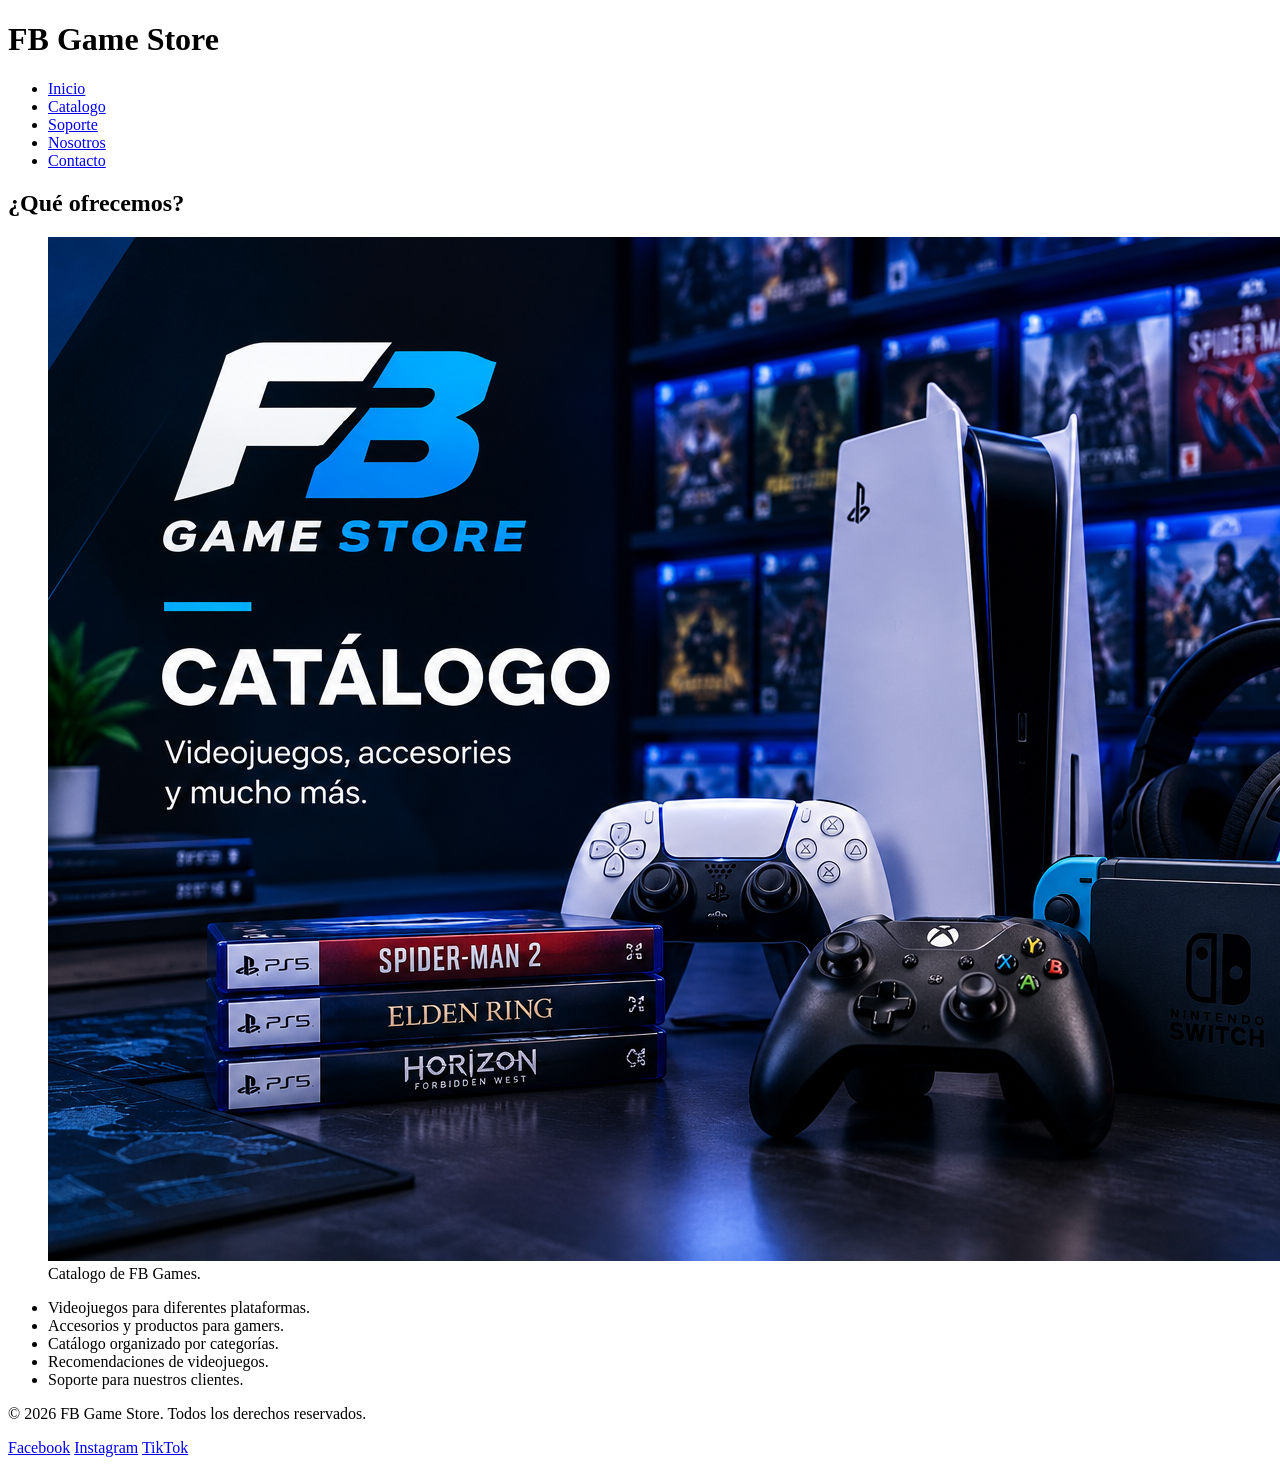
==== Coderhouse/pages/catalogo.html @ ce0d60ac "Add files via upload" ====
<!DOCTYPE html>
<html lang="es">

<head>
    <meta charset="UTF-8">
    <meta name="viewport" content="width=device-width, initial-scale=1.0">
    <title>FB Game Store</title>
</head>

<body>
    <header>
        <h1>FB Game Store</h1>
        <ul>
            <li><a href="../index.html">Inicio</a></li>
            <li><a href="#">Catalogo</a></li>
            <li><a href="soporte.html">Soporte</a></li>
            <li><a href="nosotros.html">Nosotros</a></li>
            <li><a href="contacto.html">Contacto</a></li>
        </ul>

    </header>
    <main>
        <section>
            <h2>¿Qué ofrecemos?</h2>
            <figure>
                <img src="../img/FB_catalogo.png" alt="Imagen Catalogo de FB Game Store">
                <figcaption>Catalogo de FB Games.</figcaption>
            </figure>

            <ul>
                <li>Videojuegos para diferentes plataformas.</li>
                <li>Accesorios y productos para gamers.</li>
                <li>Catálogo organizado por categorías.</li>
                <li>Recomendaciones de videojuegos.</li>
                <li>Soporte para nuestros clientes.</li>
            </ul>
        </section>

    </main>
    <footer>
        <p>&copy; 2026 FB Game Store. Todos los derechos reservados.</p>

        <div>
            <a href="#">Facebook</a>
            <a href="#">Instagram</a>
            <a href="#">TikTok</a>
        </div>
    </footer>
</body>

</html>
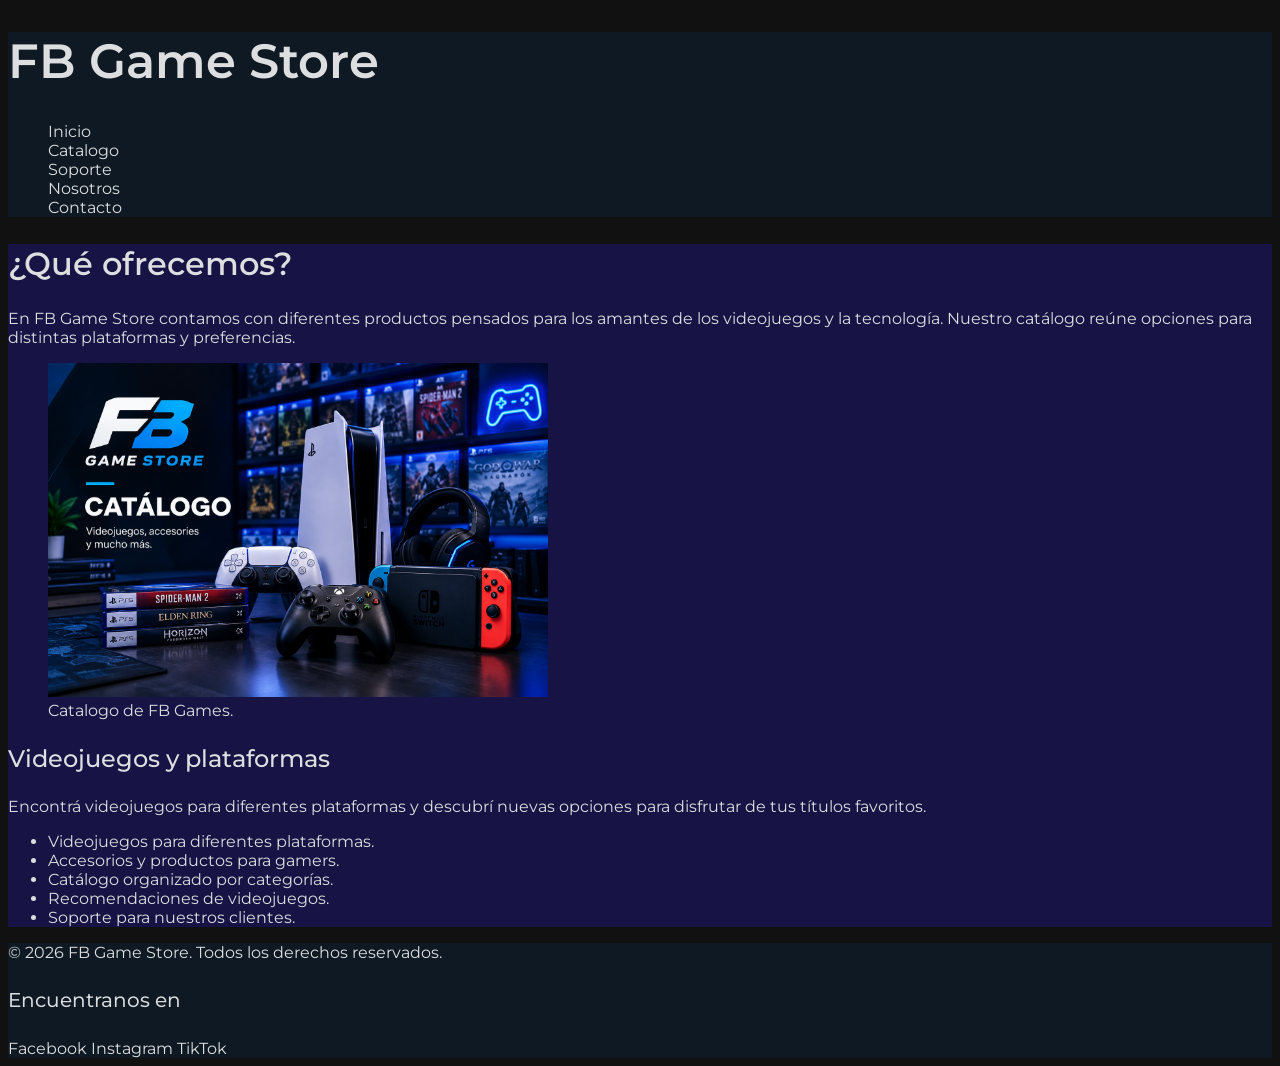
==== commit 75e0e882: "Add files via upload" ====
--- a/Coderhouse/pages/catalogo.html
+++ b/Coderhouse/pages/catalogo.html
@@ -4,28 +4,48 @@
 <head>
     <meta charset="UTF-8">
     <meta name="viewport" content="width=device-width, initial-scale=1.0">
+    <link rel="stylesheet" href="../styles.css/style.css">
     <title>FB Game Store</title>
 </head>
 
 <body>
     <header>
         <h1>FB Game Store</h1>
-        <ul>
-            <li><a href="../index.html">Inicio</a></li>
-            <li><a href="#">Catalogo</a></li>
-            <li><a href="soporte.html">Soporte</a></li>
-            <li><a href="nosotros.html">Nosotros</a></li>
-            <li><a href="contacto.html">Contacto</a></li>
-        </ul>
+
+        <nav class="nav_ul">
+            <ul>
+                <li><a href="../index.html">Inicio</a></li>
+                <li><a href="#">Catalogo</a></li>
+                <li><a href="soporte.html">Soporte</a></li>
+                <li><a href="nosotros.html">Nosotros</a></li>
+                <li><a href="contacto.html">Contacto</a></li>
+            </ul>
+        </nav>
 
     </header>
+
     <main>
+
         <section>
+
             <h2>¿Qué ofrecemos?</h2>
+            <p>
+                En FB Game Store contamos con diferentes productos pensados para los amantes de los videojuegos y
+                la tecnología. Nuestro catálogo reúne opciones para distintas plataformas y preferencias.
+            </p>
             <figure>
                 <img src="../img/FB_catalogo.png" alt="Imagen Catalogo de FB Game Store">
                 <figcaption>Catalogo de FB Games.</figcaption>
             </figure>
+
+        </section>
+
+        <section>
+            <h3>Videojuegos y plataformas</h3>
+            <p>
+                Encontrá videojuegos para diferentes plataformas y descubrí nuevas opciones para disfrutar de tus
+                títulos favoritos.
+            </p>
 
             <ul>
                 <li>Videojuegos para diferentes plataformas.</li>
@@ -34,18 +54,22 @@
                 <li>Recomendaciones de videojuegos.</li>
                 <li>Soporte para nuestros clientes.</li>
             </ul>
+            
         </section>
 
     </main>
+
     <footer>
         <p>&copy; 2026 FB Game Store. Todos los derechos reservados.</p>
 
-        <div>
+        <div class="footer_content">
+            <h4>Encuentranos en</h4>
             <a href="#">Facebook</a>
             <a href="#">Instagram</a>
             <a href="#">TikTok</a>
         </div>
     </footer>
+
 </body>
 
 </html>
--- a/Coderhouse/styles.css/style.css
+++ b/Coderhouse/styles.css/style.css
@@ -0,0 +1,70 @@
+@import url('https://fonts.googleapis.com/css2?family=Montserrat:ital,wght@0,100..900;1,100..900&display=swap');
+
+/* ===== ESTILOS GENERALES ===== */
+
+body {
+    font-family: "Montserrat", sans-serif;
+    background-color: #111111;
+    color: #dcdedf;
+    font-size: 1rem;
+}
+
+/* ===== HEADER ===== */
+
+header {
+    background-color: #0f1924;
+}
+
+header h1 {
+    font-size: 3rem;
+    font-weight: 600;
+}
+
+/* ===== NAVEGACIÓN ===== */
+
+.nav_ul li {
+    list-style: none;
+}
+
+.nav_ul a {
+    text-decoration: none;
+    color: #dcdedf;
+}
+
+/* ===== CONTENIDO PRINCIPAL ===== */
+
+main {
+    background-color: #171344;
+}
+
+main h2 {
+    font-size: 2rem;
+    font-weight: 550;
+}
+
+main h3 {
+    font-size: 1.5rem;
+    font-weight: 500;
+}
+
+/* ===== IMÁGENES ===== */
+
+img {
+    width: 500px;
+}
+
+/* ===== FOOTER ===== */
+
+footer {
+    background-color: #0f1924;
+}
+
+.footer_content a {
+    text-decoration: none;
+    color: #dcdedf;
+}
+
+footer h4 {
+    font-size: 1.25rem;
+    font-weight: 450;
+}
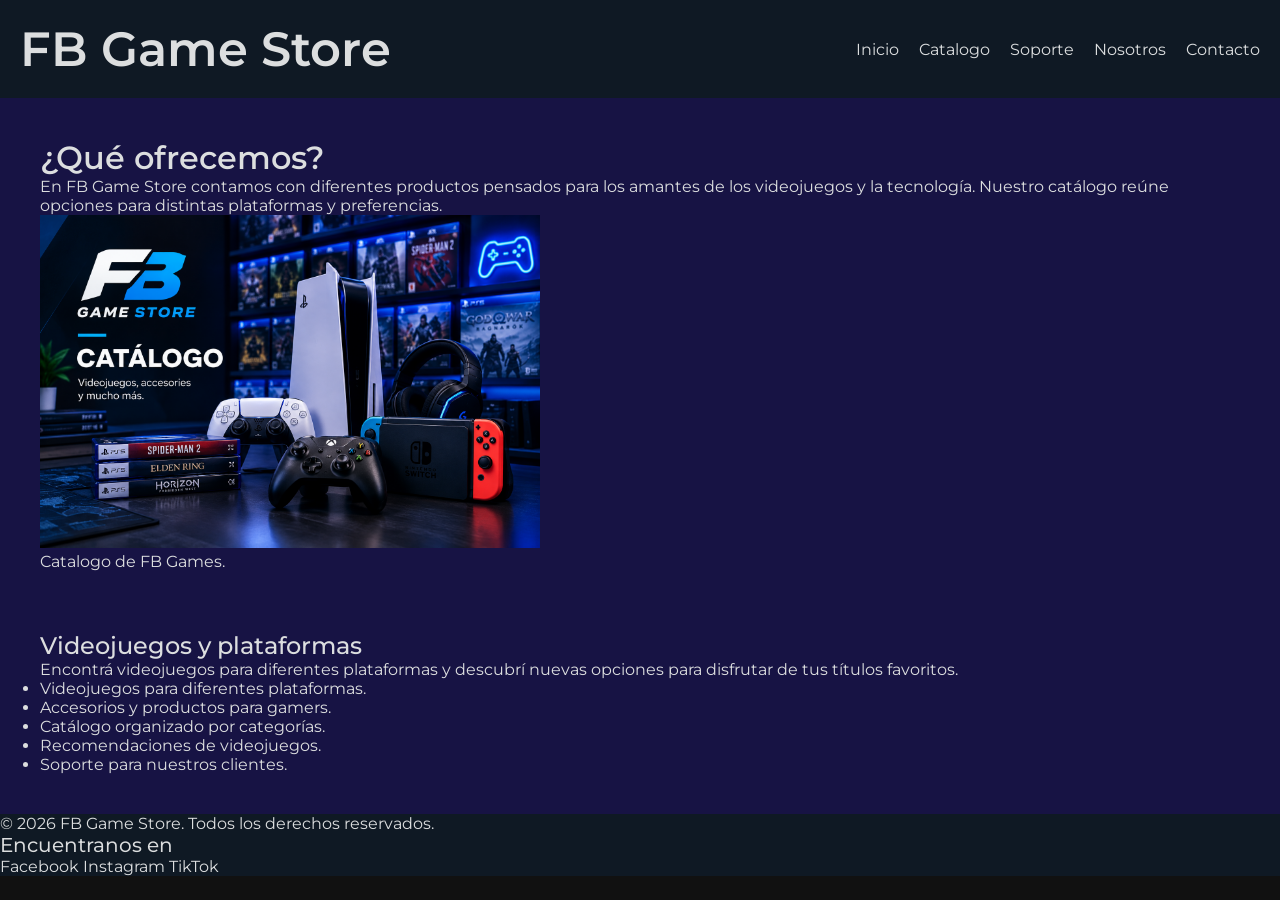
==== commit 8dcc7d5d: "Add files via upload" ====
--- a/Coderhouse/pages/catalogo.html
+++ b/Coderhouse/pages/catalogo.html
@@ -4,13 +4,13 @@
 <head>
     <meta charset="UTF-8">
     <meta name="viewport" content="width=device-width, initial-scale=1.0">
-    <link rel="stylesheet" href="../styles.css/style.css">
+    <link rel="stylesheet" href="../styles/style.css">
     <title>FB Game Store</title>
 </head>
 
 <body>
     <header>
-        <h1>FB Game Store</h1>
+        <h1 class="titulo">FB Game Store</h1>
 
         <nav class="nav_ul">
             <ul>
@@ -28,7 +28,7 @@
 
         <section>
 
-            <h2>¿Qué ofrecemos?</h2>
+            <h2 class="titulo_seccion">¿Qué ofrecemos?</h2>
             <p>
                 En FB Game Store contamos con diferentes productos pensados para los amantes de los videojuegos y
                 la tecnología. Nuestro catálogo reúne opciones para distintas plataformas y preferencias.
@@ -41,7 +41,7 @@
         </section>
 
         <section>
-            <h3>Videojuegos y plataformas</h3>
+            <h3 class="subtitulo_seccion">Videojuegos y plataformas</h3>
             <p>
                 Encontrá videojuegos para diferentes plataformas y descubrí nuevas opciones para disfrutar de tus
                 títulos favoritos.
@@ -63,7 +63,7 @@
         <p>&copy; 2026 FB Game Store. Todos los derechos reservados.</p>
 
         <div class="footer_content">
-            <h4>Encuentranos en</h4>
+            <h4 class="titulo_redes">Encuentranos en</h4>
             <a href="#">Facebook</a>
             <a href="#">Instagram</a>
             <a href="#">TikTok</a>
--- a/Coderhouse/styles/style.css
+++ b/Coderhouse/styles/style.css
@@ -0,0 +1,92 @@
+@import url('https://fonts.googleapis.com/css2?family=Montserrat:ital,wght@0,100..900;1,100..900&display=swap');
+
+/* ===== ESTILOS GENERALES ===== */
+* {
+    margin: 0;
+    padding: 0;
+}
+
+body {
+    font-family: "Montserrat", sans-serif;
+    background-color: #111111;
+    color: #dcdedf;
+    font-size: 1rem;
+}
+
+/* ===== HEADER ===== */
+
+header {
+    background-color: #0f1924;
+    display: flex;
+    justify-content: space-between;
+    align-items: center;
+    padding: 20px;
+}
+
+.titulo {
+    font-size: 3rem;
+    font-weight: 600;
+}
+
+/* ===== NAVEGACIÓN ===== */
+
+.nav_ul li {
+    list-style: none;
+}
+
+.nav_ul a {
+    text-decoration: none;
+    color: #dcdedf;
+}
+
+.nav_ul ul {
+    display: flex;
+    align-items: center;
+    gap: 20px;
+}
+
+/* ===== CONTENIDO PRINCIPAL ===== */
+
+main {
+    background-color: #171344;
+    display: flex;
+    flex-direction: column;
+    gap: 20px;
+    padding: 20px;
+}
+
+main section {
+    padding: 20px;
+}
+
+.titulo_seccion {
+    font-size: 2rem;
+    font-weight: 550;
+}
+
+.subtitulo_seccion {
+    font-size: 1.5rem;
+    font-weight: 500;
+}
+
+/* ===== IMÁGENES ===== */
+
+img {
+    width: 500px;
+}
+
+/* ===== FOOTER ===== */
+
+footer {
+    background-color: #0f1924;
+}
+
+.footer_content a {
+    text-decoration: none;
+    color: #dcdedf;
+}
+
+.titulo_redes {
+    font-size: 1.25rem;
+    font-weight: 450;
+}
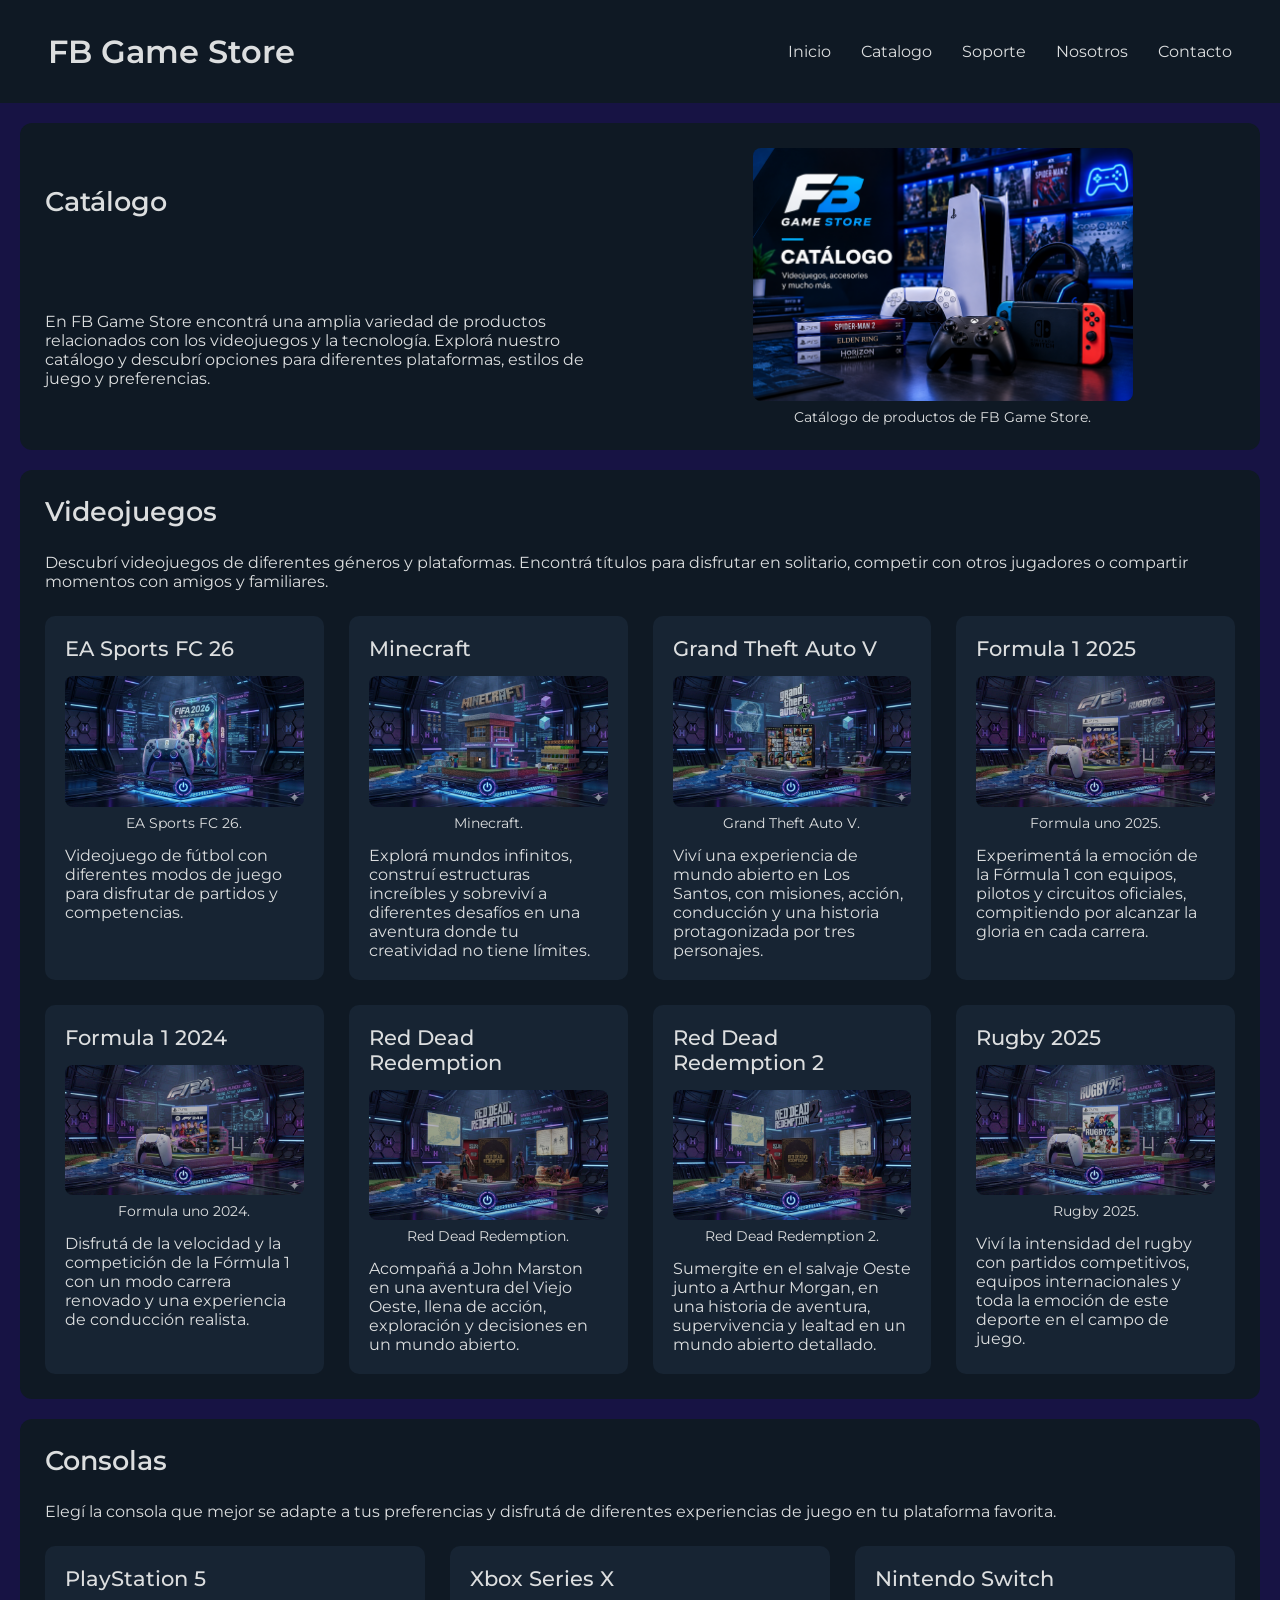
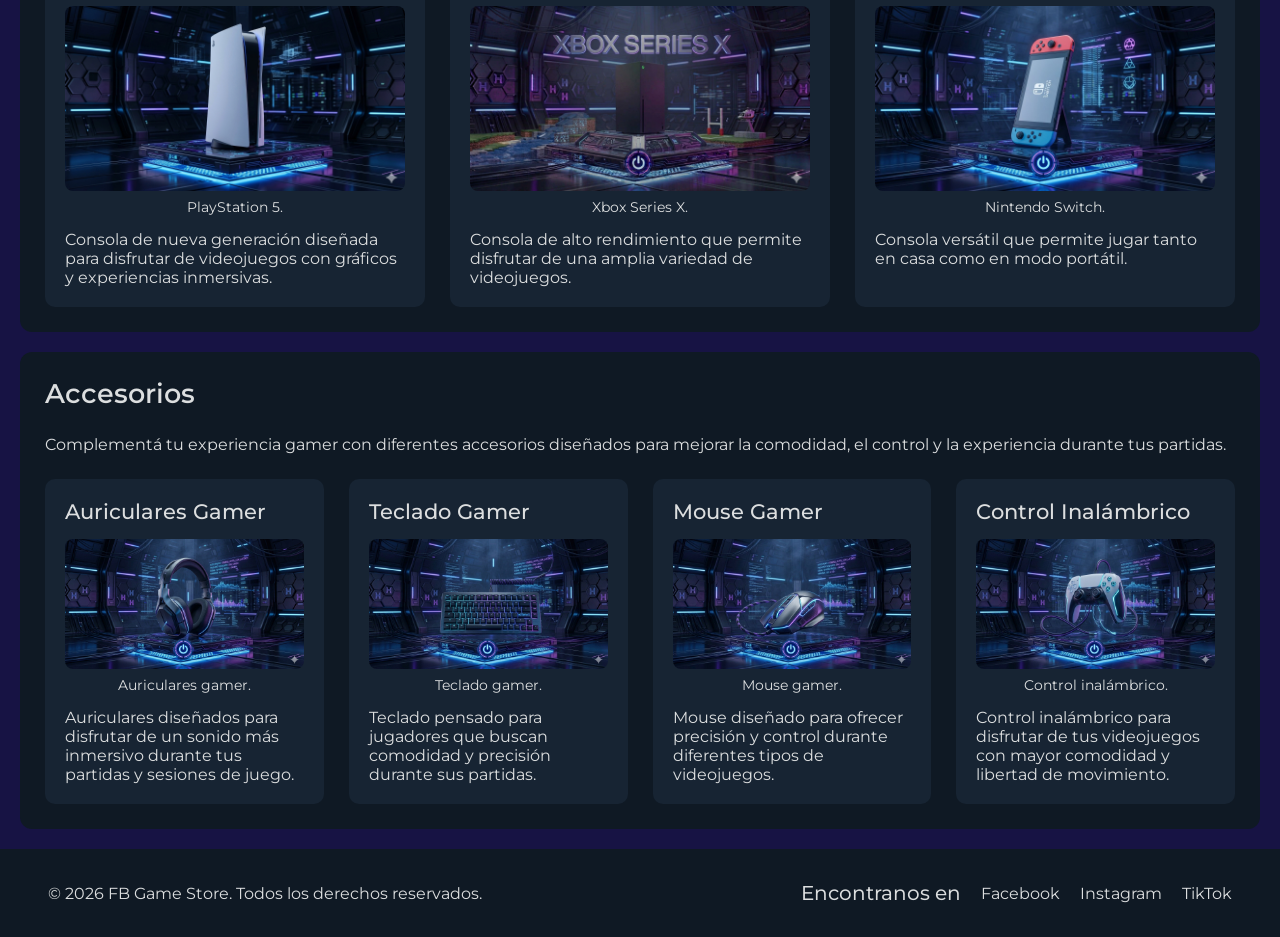
==== commit 98172cbf: "Add files via upload" ====
--- a/Coderhouse/pages/catalogo.html
+++ b/Coderhouse/pages/catalogo.html
@@ -1,75 +1,321 @@
-<!DOCTYPE html>
-<html lang="es">
-
-<head>
-    <meta charset="UTF-8">
-    <meta name="viewport" content="width=device-width, initial-scale=1.0">
-    <link rel="stylesheet" href="../styles/style.css">
-    <title>FB Game Store</title>
-</head>
-
-<body>
-    <header>
-        <h1 class="titulo">FB Game Store</h1>
-
-        <nav class="nav_ul">
-            <ul>
-                <li><a href="../index.html">Inicio</a></li>
-                <li><a href="#">Catalogo</a></li>
-                <li><a href="soporte.html">Soporte</a></li>
-                <li><a href="nosotros.html">Nosotros</a></li>
-                <li><a href="contacto.html">Contacto</a></li>
-            </ul>
-        </nav>
-
-    </header>
-
-    <main>
-
-        <section>
-
-            <h2 class="titulo_seccion">¿Qué ofrecemos?</h2>
-            <p>
-                En FB Game Store contamos con diferentes productos pensados para los amantes de los videojuegos y
-                la tecnología. Nuestro catálogo reúne opciones para distintas plataformas y preferencias.
-            </p>
-            <figure>
-                <img src="../img/FB_catalogo.png" alt="Imagen Catalogo de FB Game Store">
-                <figcaption>Catalogo de FB Games.</figcaption>
-            </figure>
-
-        </section>
-
-        <section>
-            <h3 class="subtitulo_seccion">Videojuegos y plataformas</h3>
-            <p>
-                Encontrá videojuegos para diferentes plataformas y descubrí nuevas opciones para disfrutar de tus
-                títulos favoritos.
-            </p>
-
-            <ul>
-                <li>Videojuegos para diferentes plataformas.</li>
-                <li>Accesorios y productos para gamers.</li>
-                <li>Catálogo organizado por categorías.</li>
-                <li>Recomendaciones de videojuegos.</li>
-                <li>Soporte para nuestros clientes.</li>
-            </ul>
-            
-        </section>
-
-    </main>
-
-    <footer>
-        <p>&copy; 2026 FB Game Store. Todos los derechos reservados.</p>
-
-        <div class="footer_content">
-            <h4 class="titulo_redes">Encuentranos en</h4>
-            <a href="#">Facebook</a>
-            <a href="#">Instagram</a>
-            <a href="#">TikTok</a>
-        </div>
-    </footer>
-
-</body>
-
+<!DOCTYPE html>
+<html lang="es">
+
+<head>
+    <meta charset="UTF-8">
+    <meta name="viewport" content="width=device-width, initial-scale=1.0">
+    <link rel="stylesheet" href="../styles/style.css">
+    <title>Catálogo | FB Game Store</title>
+</head>
+
+<body>
+    <header>
+        <h1 class="titulo">FB Game Store</h1>
+
+        <nav class="nav_ul">
+            <ul>
+                <li><a href="../index.html">Inicio</a></li>
+                <li><a href="#">Catalogo</a></li>
+                <li><a href="soporte.html">Soporte</a></li>
+                <li><a href="nosotros.html">Nosotros</a></li>
+                <li><a href="contacto.html">Contacto</a></li>
+            </ul>
+        </nav>
+
+    </header>
+
+    <main>
+
+        <section class="intro_pagina">
+
+            <h2 class="titulo_seccion">Catálogo</h2>
+
+            <p>
+                En FB Game Store encontrá una amplia variedad de productos relacionados
+                con los videojuegos y la tecnología. Explorá nuestro catálogo y descubrí
+                opciones para diferentes plataformas, estilos de juego y preferencias.
+            </p>
+
+            <figure>
+                <img src="../img/FB_catalogo.png" alt="Imagen del catálogo de FB Game Store">
+                <figcaption>Catálogo de productos de FB Game Store.</figcaption>
+            </figure>
+
+        </section>
+
+
+        <section class="catalogo_grupo">
+
+            <h2 class="titulo_seccion">Videojuegos</h2>
+
+            <p>
+                Descubrí videojuegos de diferentes géneros y plataformas. Encontrá títulos
+                para disfrutar en solitario, competir con otros jugadores o compartir
+                momentos con amigos y familiares.
+            </p>
+
+
+            <article>
+                <h3 class="subtitulo_seccion">EA Sports FC 26</h3>
+
+                <figure>
+                    <img src="../img/Fifa-2026.jpg" alt="Videojuego EA Sports FC 26">
+                    <figcaption>EA Sports FC 26.</figcaption>
+                </figure>
+
+                <p>
+                    Videojuego de fútbol con diferentes modos de juego para disfrutar
+                    de partidos y competencias.
+                </p>
+            </article>
+
+
+            <article>
+                <h3 class="subtitulo_seccion">Minecraft</h3>
+
+                <figure>
+                    <img src="../img/Minecraft.jpg" alt="Videojuego Minecraft">
+                    <figcaption>Minecraft.</figcaption>
+                </figure>
+
+                <p>
+                    Explorá mundos infinitos, construí estructuras increíbles y sobreviví
+                    a diferentes desafíos en una aventura donde tu creatividad no tiene límites.
+                </p>
+
+            </article>
+
+
+            <article>
+                <h3 class="subtitulo_seccion">Grand Theft Auto V</h3>
+
+                <figure>
+                    <img src="../img/GTA5.jpg" alt="Videojuego Grand Theft Auto V">
+                    <figcaption>Grand Theft Auto V.</figcaption>
+                </figure>
+
+                <p>
+                    Viví una experiencia de mundo abierto en Los Santos, con misiones,
+                    acción, conducción y una historia protagonizada por tres personajes.
+                </p>
+
+            </article>
+
+            <article>
+                <h3 class="subtitulo_seccion">Formula 1 2025</h3>
+
+                <figure>
+                    <img src="../img/F1_2025.jpg" alt="Videojuego Formula 1 2025">
+                    <figcaption>Formula uno 2025.</figcaption>
+                </figure>
+
+                <p>
+                    Experimentá la emoción de la Fórmula 1 con equipos, pilotos y circuitos
+                    oficiales, compitiendo por alcanzar la gloria en cada carrera.
+                </p>
+
+            </article>
+
+            <article>
+                <h3 class="subtitulo_seccion">Formula 1 2024</h3>
+
+                <figure>
+                    <img src="../img/F1_2024.jpg" alt="Videojuego Formula 1 2024">
+                    <figcaption>Formula uno 2024.</figcaption>
+                </figure>
+
+                <p>
+                    Disfrutá de la velocidad y la competición de la Fórmula 1 con un modo
+                    carrera renovado y una experiencia de conducción realista.
+                </p>
+            </article>
+
+            <article>
+                <h3 class="subtitulo_seccion">Red Dead Redemption</h3>
+
+                <figure>
+                    <img src="../img/ReadDeadRedemption.jpg" alt="Videojuego Red Dead Redemption">
+                    <figcaption>Red Dead Redemption.</figcaption>
+                </figure>
+
+                <p>
+                    Acompañá a John Marston en una aventura del Viejo Oeste, llena de acción, exploración
+                    y decisiones en un mundo abierto.
+                </p>
+            </article>
+
+            <article>
+                <h3 class="subtitulo_seccion">Red Dead Redemption 2</h3>
+
+                <figure>
+                    <img src="../img/RedDeadRedemption_2.jpg" alt="Videojuego Red Dead Redemption 2">
+                    <figcaption>Red Dead Redemption 2.</figcaption>
+                </figure>
+
+                <p>
+                    Sumergite en el salvaje Oeste junto a Arthur Morgan, en una historia de aventura,
+                    supervivencia y lealtad en un mundo abierto detallado.
+                </p>
+            </article>
+
+            <article>
+                <h3 class="subtitulo_seccion">Rugby 2025</h3>
+
+                <figure>
+                    <img src="../img/Rugby_2025.jpg" alt="Videojuego Rugby 2025">
+                    <figcaption>Rugby 2025.</figcaption>
+                </figure>
+
+                <p>
+                    Viví la intensidad del rugby con partidos competitivos, equipos internacionales
+                    y toda la emoción de este deporte en el campo de juego.
+                </p>
+            </article>
+
+        </section>
+
+
+        <section class="catalogo_grupo catalogo_consolas">
+
+            <h2 class="titulo_seccion">Consolas</h2>
+
+            <p>
+                Elegí la consola que mejor se adapte a tus preferencias y disfrutá
+                de diferentes experiencias de juego en tu plataforma favorita.
+            </p>
+
+
+            <article>
+                <h3 class="subtitulo_seccion">PlayStation 5</h3>
+
+                <figure>
+                    <img src="../img/PS5.jpg" alt="Consola PlayStation 5">
+                    <figcaption>PlayStation 5.</figcaption>
+                </figure>
+
+                <p>
+                    Consola de nueva generación diseñada para disfrutar de videojuegos
+                    con gráficos y experiencias inmersivas.
+                </p>
+            </article>
+
+
+            <article>
+                <h3 class="subtitulo_seccion">Xbox Series X</h3>
+
+                <figure>
+                    <img src="../img/XboxSeriesX.jpg" alt="Consola Xbox Series X">
+                    <figcaption>Xbox Series X.</figcaption>
+                </figure>
+
+                <p>
+                    Consola de alto rendimiento que permite disfrutar de una amplia
+                    variedad de videojuegos.
+                </p>
+            </article>
+
+
+            <article>
+                <h3 class="subtitulo_seccion">Nintendo Switch</h3>
+
+                <figure>
+                    <img src="../img/NintendoSwitch.jpeg" alt="Consola Nintendo Switch">
+                    <figcaption>Nintendo Switch.</figcaption>
+                </figure>
+
+                <p>
+                    Consola versátil que permite jugar tanto en casa como en
+                    modo portátil.
+                </p>
+            </article>
+
+        </section>
+
+
+        <section class="catalogo_grupo">
+
+            <h2 class="titulo_seccion">Accesorios</h2>
+
+            <p>
+                Complementá tu experiencia gamer con diferentes accesorios diseñados
+                para mejorar la comodidad, el control y la experiencia durante tus partidas.
+            </p>
+
+
+            <article>
+                <h3 class="subtitulo_seccion">Auriculares Gamer</h3>
+
+                <figure>
+                    <img src="../img/Auriculares.jpg" alt="Auriculares gamer">
+                    <figcaption>Auriculares gamer.</figcaption>
+                </figure>
+
+                <p>
+                    Auriculares diseñados para disfrutar de un sonido más inmersivo
+                    durante tus partidas y sesiones de juego.
+                </p>
+            </article>
+
+
+            <article>
+                <h3 class="subtitulo_seccion">Teclado Gamer</h3>
+
+                <figure>
+                    <img src="../img/TecladoGamer.jpg" alt="Teclado gamer">
+                    <figcaption>Teclado gamer.</figcaption>
+                </figure>
+
+                <p>
+                    Teclado pensado para jugadores que buscan comodidad y precisión
+                    durante sus partidas.
+                </p>
+            </article>
+
+
+            <article>
+                <h3 class="subtitulo_seccion">Mouse Gamer</h3>
+
+                <figure>
+                    <img src="../img/Mouse Gamer.jpg" alt="Mouse gamer">
+                    <figcaption>Mouse gamer.</figcaption>
+                </figure>
+
+                <p>
+                    Mouse diseñado para ofrecer precisión y control durante diferentes
+                    tipos de videojuegos.
+                </p>
+            </article>
+
+
+            <article>
+                <h3 class="subtitulo_seccion">Control Inalámbrico</h3>
+
+                <figure>
+                    <img src="../img/ControlInalambrico.jpg" alt="Control inalámbrico para videojuegos">
+                    <figcaption>Control inalámbrico.</figcaption>
+                </figure>
+
+                <p>
+                    Control inalámbrico para disfrutar de tus videojuegos con mayor
+                    comodidad y libertad de movimiento.
+                </p>
+            </article>
+
+        </section>
+
+    </main>
+
+    <footer>
+        <p>&copy; 2026 FB Game Store. Todos los derechos reservados.</p>
+
+        <div class="footer_content">
+            <h4 class="titulo_redes">Encontranos en</h4>
+            <a href="#">Facebook</a>
+            <a href="#">Instagram</a>
+            <a href="#">TikTok</a>
+        </div>
+    </footer>
+
+</body>
+
 </html>
--- a/Coderhouse/styles/style.css
+++ b/Coderhouse/styles/style.css
@@ -1,92 +1,371 @@
 @import url('https://fonts.googleapis.com/css2?family=Montserrat:ital,wght@0,100..900;1,100..900&display=swap');
-
-/* ===== ESTILOS GENERALES ===== */
+ 
+/* BASE MOBILE-FIRST */ 
 * {
     margin: 0;
     padding: 0;
-}
-
+    box-sizing: border-box;
+}
+ 
 body {
     font-family: "Montserrat", sans-serif;
     background-color: #111111;
     color: #dcdedf;
     font-size: 1rem;
 }
-
-/* ===== HEADER ===== */
-
+ 
+/* HEADER Y NAVEGACIÓN (Flexbox) */
+ 
 header {
     background-color: #0f1924;
     display: flex;
-    justify-content: space-between;
+    flex-direction: column;
     align-items: center;
-    padding: 20px;
-}
-
+    gap: 15px;
+    padding: 20px;
+}
+ 
 .titulo {
-    font-size: 3rem;
+    font-size: 2rem;
     font-weight: 600;
-}
-
-/* ===== NAVEGACIÓN ===== */
-
+    text-align: center;
+}
+ 
+.nav_ul ul {
+    display: flex;
+    flex-direction: column;
+    align-items: center;
+    gap: 10px;
+}
+ 
 .nav_ul li {
     list-style: none;
 }
-
+ 
 .nav_ul a {
     text-decoration: none;
     color: #dcdedf;
 }
-
-.nav_ul ul {
-    display: flex;
-    align-items: center;
-    gap: 20px;
-}
-
-/* ===== CONTENIDO PRINCIPAL ===== */
-
+ 
+/* CONTENIDO PRINCIPAL Main (Grid de 1 columna) */
+ 
 main {
     background-color: #171344;
-    display: flex;
-    flex-direction: column;
-    gap: 20px;
-    padding: 20px;
-}
-
+    display: grid;
+    grid-template-columns: 1fr;
+    gap: 20px;
+    padding: 20px;
+}
+ 
 main section {
-    padding: 20px;
-}
-
+    background-color: #0f1924;
+    border-radius: 12px;
+    padding: 25px;
+    display: flex;
+    flex-direction: column;
+    gap: 20px;
+}
+ 
+main ul {
+    display: flex;
+    flex-direction: column;
+    gap: 12px;
+    padding-left: 20px;
+}
+ 
 .titulo_seccion {
-    font-size: 2rem;
+    font-size: 1.7rem;
     font-weight: 550;
 }
-
+ 
 .subtitulo_seccion {
-    font-size: 1.5rem;
+    font-size: 1.3rem;
     font-weight: 500;
 }
-
-/* ===== IMÁGENES ===== */
-
+ 
+/* IMÁGENES */
+ 
 img {
-    width: 500px;
-}
-
-/* ===== FOOTER ===== */
-
+    width: 100%;
+    max-width: 380px;
+    height: auto;
+    display: block;
+    margin: 0 auto;
+    border-radius: 8px;
+}
+ 
+figcaption {
+    margin-top: 8px;
+    font-size: 0.85rem;
+    text-align: center;
+}
+ 
+/* INTRO DE PÁGINA (Grid con áreas)
+   Primera sección de catalogo, nosotros, contacto y soporte */
+ 
+.intro_pagina {
+    display: grid;
+    grid-template-columns: 1fr;
+    grid-template-areas:
+        "titulo"
+        "texto"
+        "imagen";
+    gap: 20px;
+}
+ 
+.intro_pagina .titulo_seccion {
+    grid-area: titulo;
+}
+ 
+.intro_pagina > p {
+    grid-area: texto;
+}
+ 
+.intro_pagina > figure {
+    grid-area: imagen;
+}
+ 
+/* CATEGORÍAS - index (Grid con áreas) */
+ 
+.categorias {
+    background-color: transparent;
+    display: grid;
+    grid-template-columns: 1fr;
+    grid-template-areas:
+        "titulo"
+        "descripcion"
+        "videojuegos"
+        "consolas"
+        "accesorios";
+    gap: 20px;
+}
+ 
+.categorias .titulo_seccion {
+    grid-area: titulo;
+}
+ 
+.categorias > p {
+    grid-area: descripcion;
+}
+ 
+.categoria_videojuegos {
+    grid-area: videojuegos;
+}
+ 
+.categoria_consolas {
+    grid-area: consolas;
+}
+ 
+.categoria_accesorios {
+    grid-area: accesorios;
+}
+ 
+.categoria_videojuegos,
+.categoria_consolas,
+.categoria_accesorios {
+    background-color: #0f1924;
+    padding: 20px;
+    border-radius: 10px;
+    display: flex;
+    flex-direction: column;
+    gap: 15px;
+}
+ 
+/* PRODUCTOS DESTACADOS - index (Grid con áreas) */
+ 
+.productos_destacados {
+    background-color: transparent;
+    display: grid;
+    grid-template-columns: 1fr;
+    grid-template-areas:
+        "titulo"
+        "descripcion"
+        "ps5"
+        "switch"
+        "auriculares";
+    gap: 20px;
+}
+ 
+.productos_destacados .titulo_seccion {
+    grid-area: titulo;
+}
+ 
+.productos_destacados > p {
+    grid-area: descripcion;
+}
+ 
+.producto_ps5 {
+    grid-area: ps5;
+}
+ 
+.producto_switch {
+    grid-area: switch;
+}
+ 
+.producto_auriculares {
+    grid-area: auriculares;
+}
+ 
+.producto_ps5,
+.producto_switch,
+.producto_auriculares {
+    background-color: #0f1924;
+    padding: 20px;
+    border-radius: 10px;
+    display: flex;
+    flex-direction: column;
+    gap: 15px;
+}
+ 
+/* CATÁLOGO (Grid) */
+ 
+.catalogo_grupo {
+    display: grid;
+    grid-template-columns: 1fr;
+    gap: 20px;
+}
+ 
+.catalogo_grupo .titulo_seccion,
+.catalogo_grupo > p {
+    grid-column: 1 / -1;
+}
+ 
+.catalogo_grupo article {
+    background-color: #172433;
+    padding: 20px;
+    border-radius: 10px;
+    display: flex;
+    flex-direction: column;
+    gap: 15px;
+}
+ 
+/* FOOTER */
+ 
 footer {
     background-color: #0f1924;
-}
-
+    display: flex;
+    flex-direction: column;
+    align-items: center;
+    gap: 15px;
+    padding: 20px;
+    text-align: center;
+}
+ 
+.footer_content {
+    display: flex;
+    flex-direction: column;
+    align-items: center;
+    gap: 10px;
+}
+ 
 .footer_content a {
     text-decoration: none;
     color: #dcdedf;
 }
-
+ 
 .titulo_redes {
     font-size: 1.25rem;
     font-weight: 450;
-}+}
+ 
+ 
+/*
+   TABLET (desde 768px)
+   Menú en fila y grillas de 2 columnas
+*/
+ 
+@media (min-width: 768px) {
+ 
+    .nav_ul ul {
+        flex-direction: row;
+        gap: 20px;
+    }
+ 
+    .categorias {
+        grid-template-columns: 1fr 1fr;
+        grid-template-areas:
+            "titulo titulo"
+            "descripcion descripcion"
+            "videojuegos consolas"
+            "accesorios accesorios";
+    }
+ 
+    .productos_destacados {
+        grid-template-columns: 1fr 1fr;
+        grid-template-areas:
+            "titulo titulo"
+            "descripcion descripcion"
+            "ps5 switch"
+            "auriculares auriculares";
+    }
+ 
+    .catalogo_grupo {
+        grid-template-columns: 1fr 1fr;
+    }
+}
+ 
+ 
+/*
+   DESKTOP (desde 1024px)
+   El layout pasa de 1 columna a múltiples columnas
+*/
+ 
+@media (min-width: 1024px) {
+ 
+    header {
+        flex-direction: row;
+        justify-content: space-between;
+        padding: 2rem 3rem;
+    }
+ 
+    .nav_ul ul {
+        gap: 30px;
+    }
+ 
+    .intro_pagina {
+        grid-template-columns: 1fr 1fr;
+        grid-template-areas:
+            "titulo imagen"
+            "texto imagen";
+        align-items: center;
+    }
+ 
+    .categorias {
+        grid-template-columns: 1fr 1fr 1fr;
+        grid-template-areas:
+            "titulo titulo titulo"
+            "descripcion descripcion descripcion"
+            "videojuegos consolas accesorios";
+        gap: 25px;
+    }
+ 
+    .productos_destacados {
+        grid-template-columns: 1fr 1fr 1fr;
+        grid-template-areas:
+            "titulo titulo titulo"
+            "descripcion descripcion descripcion"
+            "ps5 switch auriculares";
+        gap: 25px;
+    }
+ 
+    .catalogo_grupo {
+        grid-template-columns: 1fr 1fr 1fr 1fr;
+        gap: 25px;
+    }
+ 
+    .catalogo_consolas {
+        grid-template-columns: 1fr 1fr 1fr;
+    }
+ 
+    footer {
+        flex-direction: row;
+        justify-content: space-between;
+        padding: 2rem 3rem;
+    }
+ 
+    .footer_content {
+        flex-direction: row;
+        gap: 20px;
+    }
+}
+ 
